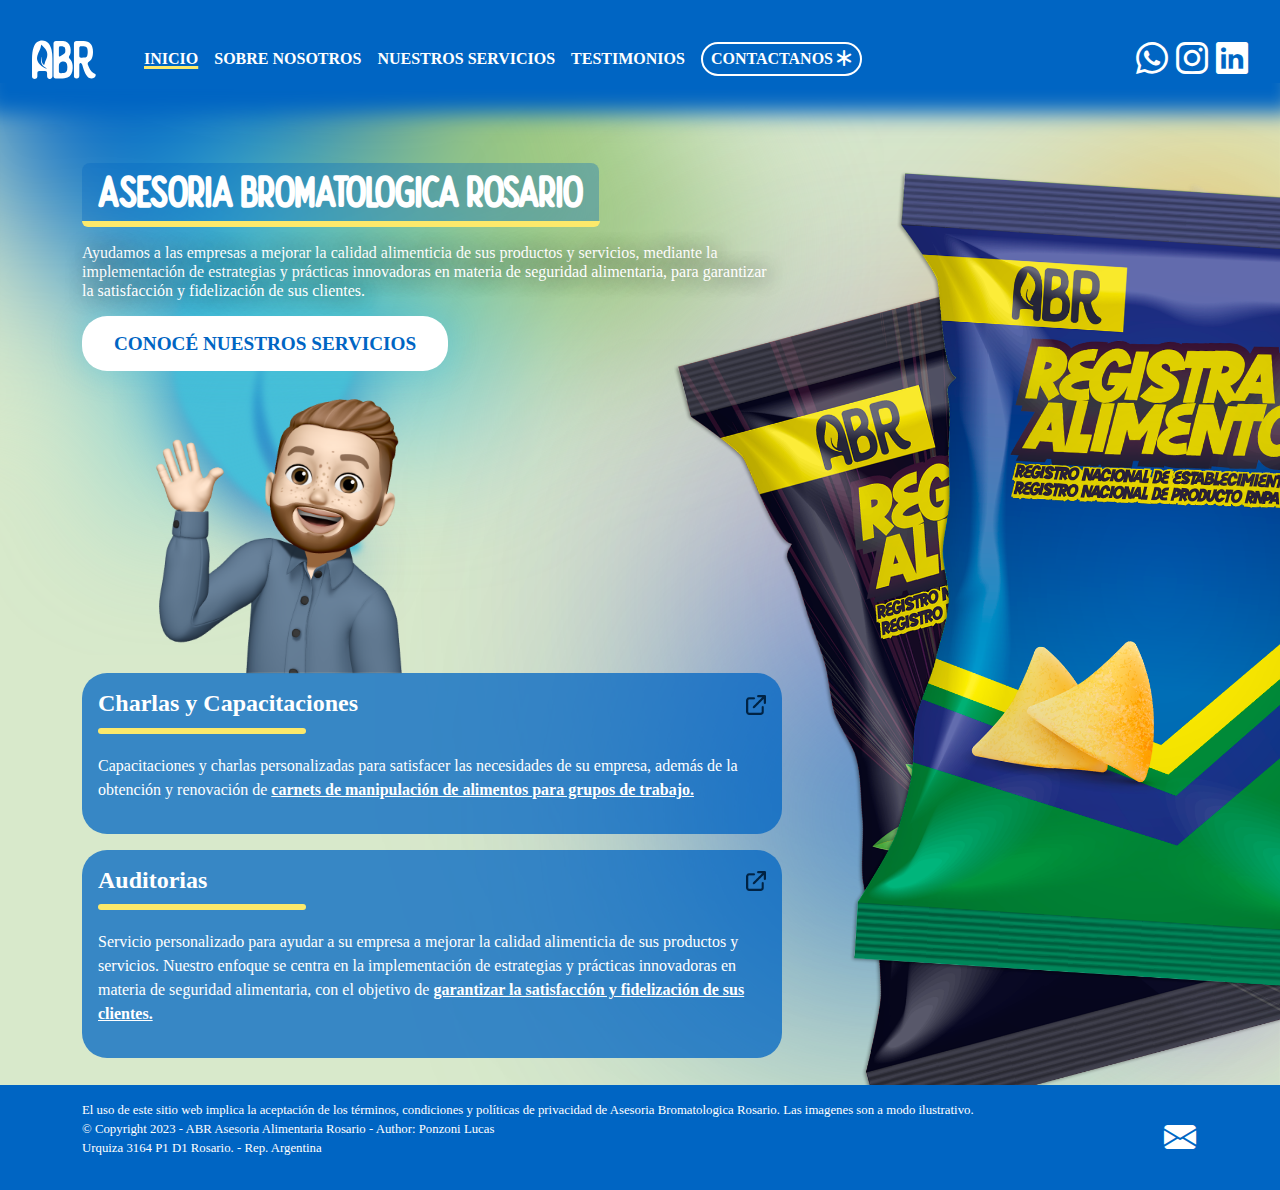
==== index.html @ 171a9a14 "Pablo saluda" ====
<!DOCTYPE html>
<html lang="es">
<head>
    <meta charset="UTF-8">
    <meta name="viewport" content="width=device-width, initial-scale=1.0">
    <meta name="keywords" content="asesoria, bromatologica, rosario, registra, marca">
    <meta name="author" content="Lucas Ponzoni">
    <meta name="description" content="Ayudamos a las empresas a mejorar la calidad alimenticia de sus productos y servicios, mediante la implementación de estrategias y prácticas innovadoras en materia de seguridad alimentaria, para garantizar la satisfacción y fidelización de sus clientes.">
    <link rel="shortcut icon" href="./img/abr_favicon_qube.png" type="image/x-icon">
    <title>ABR | Asesoría Bromatológica Rosario</title>
    <link rel="stylesheet" href="https://cdn.jsdelivr.net/npm/bootstrap-icons@1.10.5/font/bootstrap-icons.css">
    <link rel="stylesheet" href="https://cdn.jsdelivr.net/npm/bootstrap@5.3.0/dist/css/bootstrap.min.css">
    <link rel="stylesheet" href="./CSS/style.css">
</head>

<body>

    <header>
        <a href="#" id="logo-link"><img class="logo" src="./img/abr_main.svg" alt="Logo"></a>
        <button id="abrir" class="abrir-menu"><i class="bi bi-arrow-down-short"></i></button>
        <nav class="nav" id="nav">
            
                <ul class="nav-list">
                    <li><a class="nav" id="active" href="#">INICIO</a></li>
                    <li><a class="nav" href="./Pages/sobre_nosotros.html">SOBRE NOSOTROS</a></li>
                    <li><a class="nav" href="./Pages/nuestros_servicios.html">NUESTROS SERVICIOS</a></li>
                    <li><a class="nav" href="./Pages/testimonios.html">TESTIMONIOS</a></li>
                    <li><a class="nav nav_c" href="./Pages/contactanos.html">CONTACTANOS <span id="com-id"><i class="bi bi-asterisk"></i></span></a></li>
                </ul> 

            <div class="social_media" >
                <a href="https://api.whatsapp.com/send?phone=+543415469309&text=Hola%2C+quisiera+consultar+por+el+servicio+se+%2AAsesoria+Bromatologica+Rosario%2A%2C+me+contacto+desde+la+web." target="_blank"><i class="bi bi-whatsapp"></i></a>
                <a href="https://www.instagram.com/asesoriabromatologicarosario/?igshid=MjEwN2IyYWYwYw%3D%3D" target="_blank"><i class="bi bi-instagram"></i></a>
                <a href="https://ar.linkedin.com/in/pablo-manuel-scalise-9bba7b55?trk=public_profile_samename-profile" target="_blank"><i class="bi bi-linkedin"></i></a>
            </div>

            <button class="cerrar-menu" id="cerrar"><i class="bi bi-arrow-up"></i></button>         
        </nav>

    </header>

    <Main class="container">
        <div class="titulo text-focus-in" >
            <H1>Asesoria Bromatologica Rosario</H1>
                <div class="line_title" ></div>
                <H2 class="Web_comment">Ayudamos a las empresas a mejorar la calidad alimenticia de sus productos y servicios, mediante la implementación de estrategias y prácticas innovadoras en materia de seguridad alimentaria, para garantizar la satisfacción y fidelización de sus clientes.</H2>
                <h3 id="button_conocenos">
                <a href="./Pages/nuestros_servicios.html">CONOCÉ NUESTROS SERVICIOS</a>
                </h3>
        </div>
        
        <div class="pablo-saluda text-focus-in-2">
            <img class="handless" src="./img/pablo-handless copia.png" alt="Pablo Scalise Saludando">
            <img class="hand" src="./img/hand.png" alt="Pablo Scalise Saludando">
        </div>

        <section class="cardholder text-focus-in-2">

            <article class="cardholder__card">
                <div class="cardholder__card--title">
                    <H2>Charlas y Capacitaciones</H2>
                    <a href="./Pages/nuestros_servicios.html"><img class="img_row" src="./img/external.png" alt="Link"></a>
                </div>

                    <div class="line" ></div>
                    <P class="service_row" >Capacitaciones y charlas personalizadas para satisfacer las necesidades de su empresa, además de la obtención y renovación de <span class="row_span">carnets de manipulación de alimentos para grupos de trabajo.</span></P>
            </article>

            <article class="cardholder__card">
                <div class="cardholder__card--title">
                    <H2>Auditorias</H2>
                    <a href="./Pages/nuestros_servicios.html"><img class="img_row" src="./img/external.png" alt="Link"></a>
                </div>

                    <div class="line" ></div>
                    <P class="service_row" >Servicio personalizado para ayudar a su empresa a mejorar la calidad alimenticia de sus productos y servicios. Nuestro enfoque se centra en la implementación de estrategias y prácticas innovadoras en materia de seguridad alimentaria, con el objetivo de <span class="row_span">garantizar la satisfacción y fidelización de sus clientes.</span></P>
            </article>

        </section>


        <div class="food_pack slide-in-bottom"></div>
    </Main>

    <footer>
        <div class="contenedor_footer container">
                <p id="tac" >El uso de este sitio web implica la aceptación de los términos, condiciones y políticas de privacidad de Asesoria Bromatologica Rosario. Las imagenes son a modo ilustrativo. 
                <br>© Copyright 2023 - ABR Asesoria Alimentaria Rosario - Author: Ponzoni Lucas
                <br>Urquiza 3164 P1 D1 Rosario. - Rep. Argentina
                </p>
           <a class="icon-foot" href="mailto:pablomanuelscalise@gmail.com"><i class="bi bi-envelope-fill"></i></a>
        </div>
    </footer>

    <script src="https://cdn.jsdelivr.net/npm/bootstrap@5.3.0/dist/js/bootstrap.bundle.min.js" integrity="sha384-geWF76RCwLtnZ8qwWowPQNguL3RmwHVBC9FhGdlKrxdiJJigb/j/68SIy3Te4Bkz" crossorigin="anonymous"></script>
    <script src="./js/main.js"></script>

</body>
</html>
---- CSS/style.css ----
@font-face {
  font-family: spirit;
  src: url(./NatureSpirit.otf);
}
@font-face {
  font-family: Andalucia;
  src: url(./andalucia.ttf);
}
@font-face {
  font-family: sf_pro;
  src: url(./sf_pro_light.OTF);
}
@font-face {
  font-family: sf_pro_bold;
  src: url(./sf_pro_bold.OTF);
}
@font-face {
  font-family: sf_pro_light;
  src: url(./sf_pro_ultra_light.OTF);
}
* {
  padding: 0;
  margin: 0;
  box-sizing: border-box;
  font-family: "sf_pro";
}
*::-moz-selection {
  color: #fce96b;
  background-color: #0065C3;
}
*::selection {
  color: #fce96b;
  background-color: #0065C3;
}

body {
  background: #D8E9CB url("../img/fondo-desktop.svg");
  background-size: cover;
  background-repeat: no-repeat;
  position: relative;
  min-height: 100vh;
}
@media screen and (max-width: 768px) {
  body {
    background: #D8E9CB url("../img/fondo-mobile.svg");
    background-size: cover;
    background-repeat: no-repeat;
  }
}
body .food_pack {
  background-image: url(../img/packaging.png);
  background-size: cover;
  background-repeat: no-repeat;
  position: absolute;
  width: 50vw;
  right: 0;
  bottom: -100px;
  height: 120vh;
  z-index: -1;
}
@media screen and (max-width: 768px) {
  body .food_pack {
    background-color: rgba(255, 153, 0, 0);
    background-image: url(../img/packaging.png);
    background-size: contain;
    width: 100%;
    background-repeat: no-repeat;
    position: relative;
    background-position: top center;
    margin-top: -250px;
  }
}
body .slide-in-bottom {
  animation: slide-in-bottom 0.5s cubic-bezier(0.25, 0.46, 0.45, 0.94) 2s both;
}
@keyframes slide-in-bottom {
  0% {
    transform: translateY(1000px);
    opacity: 0;
  }
  100% {
    transform: translateY(0);
    opacity: 1;
  }
}
header {
  display: flex;
  gap: 1rem;
  align-items: center;
  justify-content: center;
  padding-top: 2.2rem;
  background-color: #0065C3;
  color: #FFF;
  margin-bottom: 3rem;
  box-shadow: 0px 15px 20px 15px #0065C3;
}
@media screen and (max-width: 1050px) {
  header {
    flex-direction: column;
    gap: 0;
  }
}
header .abrir-menu,
header .cerrar-menu {
  display: none;
  color: #FFF;
}
header .abrir-menu > i,
header .cerrar-menu > i {
  position: relative;
  animation: bounce 2s infinite;
}
header .abrir-menu > i:hover,
header .cerrar-menu > i:hover {
  color: #fce96b;
}
@media screen and (max-width: 1050px) {
  header .abrir-menu,
  header .cerrar-menu {
    display: block;
    border: 0;
    font-size: 2rem;
    background-color: transparent;
    cursor: pointer;
  }
}
header .logo {
  margin-left: 2rem;
  max-width: 4rem;
}
@media screen and (max-width: 1050px) {
  header .logo {
    margin-left: 0rem;
    max-width: 4rem;
  }
}
header nav {
  max-width: 1200px;
  display: flex;
  align-items: center;
  justify-content: space-between;
  flex: 1;
}
header nav.visible {
  opacity: 1;
  visibility: visible;
}
@media screen and (max-width: 1050px) {
  header nav {
    opacity: 0;
    visibility: hidden;
    display: flex;
    flex-direction: column;
    gap: 2rem;
    position: absolute;
    top: 0;
    width: 100%;
    bottom: 0;
    background-color: #0065C3;
    padding: 0rem;
    justify-content: flex-start;
    z-index: 2;
    transition: opacity 0.5s;
  }
}
header nav #active {
  -webkit-text-decoration: underline 3px #fce96b;
          text-decoration: underline 3px #fce96b;
}
header nav .social_media {
  display: flex;
  gap: 0.5rem;
  margin-right: 2rem;
}
@media screen and (max-width: 1050px) {
  header nav .social_media {
    padding-top: 3rem;
    display: flex;
    justify-content: center;
    margin-right: 0;
  }
}
header nav .social_media i {
  color: #ffffff;
  font-size: 2rem;
}
header nav .social_media i:hover {
  color: #fce96b;
  transition: 0.2s;
}
header nav .nav-list {
  list-style-type: none;
  display: flex;
  align-items: center;
  gap: 1rem;
  font-size: 1rem;
  font-weight: 600;
  margin: 0;
}
@media screen and (max-width: 1050px) {
  header nav .nav-list {
    margin-top: 5rem;
    gap: 2rem;
    padding: 0;
    flex-direction: column;
    align-items: center;
  }
}
header nav .nav-list a {
  text-decoration: none;
  color: #ffffff;
}
header nav .nav-list a:hover {
  color: #fce96b;
  transition: 0.2s;
}
header nav .nav_c {
  border: #FFF 2px solid;
  border-radius: 25px;
  padding: 0.2rem;
  padding-inline: 0.5rem;
  gap: 0.2rem;
}
header nav .nav_c:hover {
  color: #fce96b;
  transition: 0.2s;
}
header nav .nav_c .bi-asterisk {
  display: inline-block;
  animation: spin 10s linear infinite, colorBlink 2s linear infinite;
  transform-origin: center;
}

body.menu-open {
  overflow: hidden;
}

@keyframes spin {
  from {
    transform: rotate(0deg);
  }
  to {
    transform: rotate(360deg);
  }
}
@keyframes colorBlink {
  0% {
    color: #fce96b;
  }
  50% {
    color: #ffffff;
  }
  100% {
    color: #fce96b;
  }
}
@keyframes bounce {
  0%, 100% {
    top: 0;
  }
  50% {
    top: 1rem;
  }
}
main {
  padding: 2rem;
}
@media screen and (max-width: 768px) {
  main.container {
    max-width: -moz-max-content;
    max-width: max-content;
  }
}
@media screen and (max-width: 768px) {
  main {
    padding-inline: 1rem;
    margin: 0;
    padding-top: 0;
  }
}
@media screen and (max-width: 576px) {
  main {
    margin: 0;
  }
}
main .text-focus-in {
  animation: text-focus-in 1s cubic-bezier(0.55, 0.085, 0.68, 0.53) both;
}
@media screen and (max-width: 768px) {
  main .titulo {
    display: flex;
    flex-wrap: wrap;
    flex-direction: column;
    justify-content: center;
    align-items: center;
    margin: 1rem;
    margin-bottom: 0;
  }
}
main .titulo h1 {
  text-align: center;
  min-width: 5px;
  font-family: "spirit";
  background-color: rgba(0, 101, 195, 0.3254901961);
  border-radius: 8px 8px 0 0;
  padding-inline: 1rem;
  margin: 0;
  width: -moz-max-content;
  width: max-content;
  color: #FFF;
  font-size: 3rem;
  font-weight: 600;
}
@media screen and (max-width: 768px) {
  main .titulo h1 {
    margin-top: 0;
    padding-top: 1rem;
    background-color: rgba(0, 101, 195, 0.3254901961);
    border-radius: 8px 8px 0 0;
    width: 100%;
    color: #FFF;
    font-size: 3rem;
    font-weight: 600;
  }
}
main .titulo .line_title {
  width: 518px;
  height: 6px;
  background: #fce96b;
  border-radius: 0 0 8px 8px;
}
@media screen and (max-width: 768px) {
  main .titulo .line_title {
    width: 100%;
  }
}
main .titulo .Web_comment {
  width: 700px;
  color: #FFF;
  text-shadow: 2px 1px 20px rgba(39, 39, 39, 0.7215686275);
  font-size: 1rem;
  font-weight: 400;
  padding-top: 1rem;
}
@media screen and (max-width: 768px) {
  main .titulo .Web_comment {
    width: auto;
    text-align: center;
    color: #FFF;
    text-shadow: 2px 1px 20px rgba(39, 39, 39, 0.7215686275);
    font-size: 1rem;
    font-weight: 400;
    padding-top: 1rem;
  }
}
main .titulo #button_conocenos {
  background-color: #ffffff;
  box-shadow: 0px 0px 25px 8px rgba(70, 190, 217, 0.2039215686);
  width: -moz-max-content;
  width: max-content;
  text-align: center;
  font-size: larger;
  font-weight: 900;
  padding: 1rem 2rem;
  margin-top: 1rem;
  border-radius: 25px;
  cursor: pointer;
}
@media screen and (max-width: 768px) {
  main .titulo #button_conocenos {
    padding: 1rem;
    padding-inline: 1rem;
  }
}
main .titulo #button_conocenos:hover {
  background-color: #fce96b;
  transition: 0.3s;
}
main .titulo #button_conocenos a {
  font-family: "sf_pro_bold";
  text-decoration: none;
  color: #0065C3;
}
main .text-focus-in-2 {
  animation: text-focus-in 1s cubic-bezier(0.55, 0.085, 0.68, 0.53) 1s both;
}
main .pablo-saluda {
  margin: 0;
}
main .pablo-saluda .handless {
  width: 300px;
  position: relative;
  right: -50px;
  bottom: -20px;
}
main .pablo-saluda .hand {
  width: 80px;
  position: relative;
  right: 236px;
  bottom: 39px;
  z-index: -1;
  animation: saludo 2s infinite linear;
  transform-origin: bottom center;
}
main .cardholder {
  padding: 0rem 0;
}
main .cardholder__card {
  width: 700px;
  color: #FFF;
  font-size: 1rem;
  background-color: rgba(0, 101, 195, 0.7450980392);
  border-radius: 25px;
  padding: 1rem;
  margin-top: 1rem;
}
@media screen and (max-width: 768px) {
  main .cardholder__card {
    width: auto;
  }
}
main .cardholder__card--title {
  display: flex;
  justify-content: space-between;
  align-items: center;
}
main .cardholder__card--title h2 {
  margin: 0;
  font-size: 1.5rem;
  font-weight: 600;
}
main .cardholder__card--title .img_row {
  width: 20px;
  z-index: 1;
  filter: invert(7%) sepia(46%) saturate(5355%) hue-rotate(197deg) brightness(101%) contrast(101%);
  transition: 0.3s;
  cursor: pointer;
}
main .cardholder__card--title .img_row:hover {
  filter: invert(100%);
  transition: 0.1s;
}
main .cardholder__card .line {
  width: 208px;
  height: 6px;
  background: #fce96b;
  border-radius: 4px;
  margin: 10px 0 20px 0;
}
main .cardholder__card .row_span {
  font-weight: 900;
  text-decoration-line: underline;
}

/* --- Conocenos --- */
.know-main {
  justify-content: center;
  display: flex;
}
.know-main .know_us {
  display: flex;
  margin-bottom: 5rem;
}
@media screen and (max-width: 768px) {
  .know-main .know_us {
    display: flex;
    flex-direction: column;
    margin-bottom: 5rem;
  }
}
.know-main .know_us .us .pablo_face,
.know-main .know_us .us .pablo_face_mobile {
  width: 300px;
  position: relative;
  left: -32px;
  top: -95px;
  overflow: hidden;
}
@media screen and (max-width: 768px) {
  .know-main .know_us .us .pablo_face,
  .know-main .know_us .us .pablo_face_mobile {
    display: none;
  }
}
.know-main .know_us .us .pablo_face_mobile_div {
  display: none;
}
@media screen and (max-width: 768px) {
  .know-main .know_us .us .pablo_face_mobile_div {
    display: flex;
    justify-content: space-between;
    position: relative;
    background-color: #fce96b;
    padding: 0;
    margin: 0;
    top: -32px;
    margin-left: -1rem;
    margin-right: -1rem;
    border-radius: 25px 25px 0 0;
    align-items: center;
  }
}
@media screen and (max-width: 768px) and (max-width: 576px) {
  .know-main .know_us .us .pablo_face_mobile_div {
    border-radius: 0;
  }
}
@media screen and (max-width: 768px) {
  .know-main .know_us .us .pablo_face_mobile_div .pablo_face_mobile {
    max-width: 300px;
    background-size: contain;
    display: flex;
    margin-left: 1rem;
    padding: 0;
  }
  .know-main .know_us .us .pablo_face_mobile_div #Pablo_Scalise_Conocenos_mobile {
    padding: 1rem;
    line-height: 1.4;
    font-family: "Andalucia";
    color: #353535;
    font-size: 6vw;
    white-space: nowrap;
    position: absolute;
    left: 25vw;
  }
}
.know-main .know_us .us .fig-caption {
  background-color: #0065C3;
  font-family: "sf_pro_bold";
  font-weight: 600;
  color: #FFF;
  position: relative;
  left: -32px;
  top: -115px;
  width: 300px;
  padding: 0.5rem;
  text-align: center;
}
@media screen and (max-width: 768px) {
  .know-main .know_us .us .fig-caption {
    margin-left: 1rem;
    margin-right: -3rem;
    top: -48px;
    width: auto;
  }
}
.know-main .know_us .us #Pablo_Scalise_Conocenos {
  font-family: "Andalucia";
  color: #353535;
  font-size: 3rem;
  text-align: left;
  margin-bottom: 0;
  line-height: 1.8;
}
@media screen and (max-width: 768px) {
  .know-main .know_us .us #Pablo_Scalise_Conocenos {
    display: none;
  }
}
.know-main .know_us .us .descripcion_pablo,
.know-main .know_us .us p {
  text-align: justify;
  margin-bottom: 1rem;
  max-width: 800px;
}
@media screen and (max-width: 768px) {
  .know-main .know_us .us .descripcion_pablo:nth-last-child(1),
  .know-main .know_us .us p:nth-last-child(1) {
    margin-bottom: 100px;
  }
}
.know-main .know_us .us .university {
  list-style-type: square;
  font-size: 1rem;
  font-weight: 400;
  color: #0065C3;
  padding-bottom: 1rem;
  margin-top: 1rem;
  text-align: left;
  z-index: -1;
}
@media screen and (max-width: 768px) {
  .know-main .know_us .us .university {
    margin-top: -1rem;
  }
}
.know-main .know_us .us .university-test {
  list-style-type: none;
  font-size: 1rem;
  font-weight: 400;
  color: #0065C3;
  padding-bottom: 1rem;
  margin-top: 1rem;
  margin-left: 0;
  padding-left: 0;
}
.know-main .know_us .us .us p {
  color: #353535;
  line-height: 25px;
}
.know-main .know_us .us .span_us {
  font-weight: 600;
}

.form_main {
  background-color: #ffffff;
  width: auto;
  max-width: 100%;
  border-radius: 25px;
  position: relative;
  margin-left: 25px;
  margin-bottom: 50px;
  margin-right: 25px;
  top: 50px;
  bottom: -100px;
}
@media screen and (max-width: 576px) {
  .form_main {
    background-color: #ffffff;
    width: auto;
    max-width: 100%;
    border-radius: 0;
    position: relative;
    margin-left: 0px;
    margin-bottom: 50px;
    margin-right: 0px;
    top: 50px;
  }
}
@media screen and (max-width: 768px) {
  .form_main .background_img_mobile {
    background-color: rgba(255, 0, 0, 0);
    background-image: url("../img/pablo_pcalise_conocenos_mobile.png");
    background-size: contain;
    background-repeat: no-repeat;
    overflow: visible;
    width: 100%;
    height: 200px;
    border-radius: 25px 25px 0 0;
    top: 0;
    left: 0;
    position: absolute;
  }
  .form_main .pablo_mobile {
    width: 40vw;
  }
  .form_main #Pablo_Scalise_Conocenos_mobile {
    padding: 1rem;
    line-height: 1.4;
    font-family: "Andalucia";
    color: #353535;
    font-size: 6vw;
    white-space: nowrap;
    position: absolute;
    left: 25vw;
  }
  .form_main .img-fluid {
    width: 130px;
    margin-left: 60vw;
    position: absolute;
  }
}

/* --- Servicios --- */
.form_main .btn {
  display: none;
  background-color: #fce96b;
}
@media screen and (max-width: 576px) {
  .form_main .btn {
    margin-top: 1rem;
    display: block;
  }
}
.form_main .btn:hover {
  background-color: #FF9900;
  color: #ffffff;
}
.form_main .aclaracion {
  color: #FF9900;
  text-align: center;
  margin-bottom: 100px;
}
.form_main .services,
.form_main .services_description {
  display: flex;
  flex-wrap: wrap;
}
.form_main .services_text {
  font-family: "sf_pro_light";
  margin: 0;
  padding: 0;
  text-align: justify;
  list-style-type: circle;
  padding-left: 1rem;
  text-align: left;
}
.form_main .services_text li {
  font-family: "sf_pro_light";
}
.form_main h2 {
  font-size: 1.4rem;
  margin-top: 1rem;
}
.form_main .service_description {
  font-size: 1rem;
  color: #000000;
  line-height: 25px;
  border: none;
  padding: 0rem;
  margin: 0rem;
  text-align: center;
  flex: 1;
  min-width: 300px;
  border-radius: 25px;
}
.form_main .service_description h2 {
  color: #4e4e4e;
}
.form_main .service_description #information {
  width: 100px;
  filter: invert(51%) sepia(86%) saturate(659%) hue-rotate(360deg) brightness(105%) contrast(106%);
}
.form_main .service_description .services_span {
  color: #FF9900;
  text-align: center;
  margin-bottom: 100px;
}
.form_main .service_description__d {
  font-size: 1rem;
  color: #4e4e4e;
  line-height: 25px;
  border: #FF9900 solid 2px;
  padding: 1rem;
  margin: 1rem;
  text-align: center;
  flex: 1;
  min-width: 300px;
  border-radius: 25px;
}
@media screen and (max-width: 576px) {
  .form_main .service_description__d {
    display: none;
  }
}
.form_main .service_description__d #information {
  width: 100px;
  filter: invert(51%) sepia(86%) saturate(659%) hue-rotate(360deg) brightness(105%) contrast(106%);
}
.form_main .service_description__d .services_span {
  color: #FF9900;
  text-align: center;
  margin-bottom: 100px;
}

.service {
  font-size: 1rem;
  color: #ffffff;
  line-height: 25px;
  background-color: #0065C3;
  padding: 1rem;
  margin: 1rem;
  text-align: center;
  flex: 1;
  min-width: 300px;
  border-radius: 25px;
}
@media screen and (max-width: 576px) {
  .service {
    width: 100%;
    margin-inline: 0;
  }
}
.service #factory,
.service #money,
.service #laboratory {
  width: 125px;
}
.service h2 {
  color: #FFF;
  font-size: 1.4rem;
  text-align: center;
}
.service .services_span {
  color: #FF9900;
  text-align: center;
  margin-bottom: 100px;
}
.service .card-body {
  border-radius: 15px;
}

/* --- Testimonios --- */
.section2 {
  margin-bottom: 100px;
}

.section1,
.section2 {
  justify-content: center;
  display: flex;
}
.section1 .card,
.section2 .card {
  border: none;
}
.section1 .img-fluid-v,
.section2 .img-fluid-v {
  width: 100%;
}
@media screen and (max-width: 768px) {
  .section1 .img-fluid-v,
  .section2 .img-fluid-v {
    display: none;
  }
}
.section1 .img-fluid-h,
.section2 .img-fluid-h {
  display: none;
}
@media screen and (max-width: 768px) {
  .section1 .img-fluid-h,
  .section2 .img-fluid-h {
    display: block;
    width: 100%;
  }
}
.section1 h5,
.section2 h5 {
  font-family: "Andalucia";
  padding: 1rem;
  color: #353535;
  font-size: 2rem;
  text-align: left;
  margin-bottom: 0;
}
.section1 .university-test,
.section2 .university-test {
  list-style-type: none;
  padding: 0;
  color: #0065C3;
  font-size: 1rem;
}
.section1 p,
.section2 p {
  text-align: justify;
  margin-bottom: 1rem;
  max-width: 800px;
}
.section1 p .span_test,
.section2 p .span_test {
  font-family: "sf_pro_bold";
}
.section1 .bi-star-fill,
.section2 .bi-star-fill {
  color: #fce96b;
  font-size: large;
}
.section1 .social_test,
.section2 .social_test {
  margin-top: 1rem;
  font-size: 1.5rem;
}
.section1 .social_test i,
.section2 .social_test i {
  color: #353535;
}
.section1 .social_test i:hover,
.section2 .social_test i:hover {
  color: #0065C3;
}

/* --- Formulario contactanos --- */
.formulario h2 {
  text-align: center;
}
.formulario h6 {
  width: 100%;
  text-align: justify;
}
.formulario .map {
  border-radius: 25px;
  margin-top: 1rem;
  width: 100%;
}
.formulario .form {
  width: 100%;
}
.formulario .form input, .formulario .form textarea, .formulario .form select {
  border-radius: 25px;
  width: 100%;
  height: 60px;
  padding: 1rem;
  border: #0065C3 solid 2px;
  color: #0065C3;
  font-size: 1rem;
  font-weight: 600;
}
.formulario .form input:enabled:focus, .formulario .form textarea:enabled:focus {
  border: rgba(0, 101, 195, 0.4901960784) solid 8px;
}
.formulario .form textarea {
  min-height: 200px;
}
.formulario #submit {
  width: 50%;
  font-size: 1rem;
  padding: 0.7rem;
  background-color: #0065C3;
  color: #fff;
  align-items: center;
  text-align: center;
  justify-content: center;
  margin-bottom: 150px;
  margin-top: 1rem;
  text-transform: uppercase;
}
.formulario #submit:hover {
  background-color: #ffffff;
  color: #0065C3;
  cursor: pointer;
  transition: 0.3s;
}

@keyframes saludo {
  0%, 100% {
    transform: rotate(8);
  }
  50% {
    transform: rotate(18deg);
  }
}
@keyframes text-focus-in {
  0% {
    filter: blur(12px);
    opacity: 0;
  }
  100% {
    filter: blur(0px);
    opacity: 1;
  }
}
@keyframes text-focus-in-2 {
  0% {
    filter: blur(8px);
    opacity: 0;
  }
  100% {
    filter: blur(0px);
    opacity: 1;
  }
}
footer {
  text-align: left;
  background-color: #0065C3;
  color: #FFF;
  font-size: 0.8rem;
  padding: 1rem;
  display: flex;
  position: absolute;
  bottom: -100px;
  align-items: center;
  width: 100%;
}
footer .contenedor_footer {
  display: flex;
  justify-content: space-between;
  align-items: center;
}
footer .contenedor_footer i {
  padding-inline: 0.1rem;
  color: #ffffff;
  font-size: 2rem;
}
footer .contenedor_footer i:hover {
  color: #fce96b;
  transition: 0.2s;
}
footer .contenedor_footer .icon-foot {
  margin-left: 1rem;
}/*# sourceMappingURL=style.css.map */
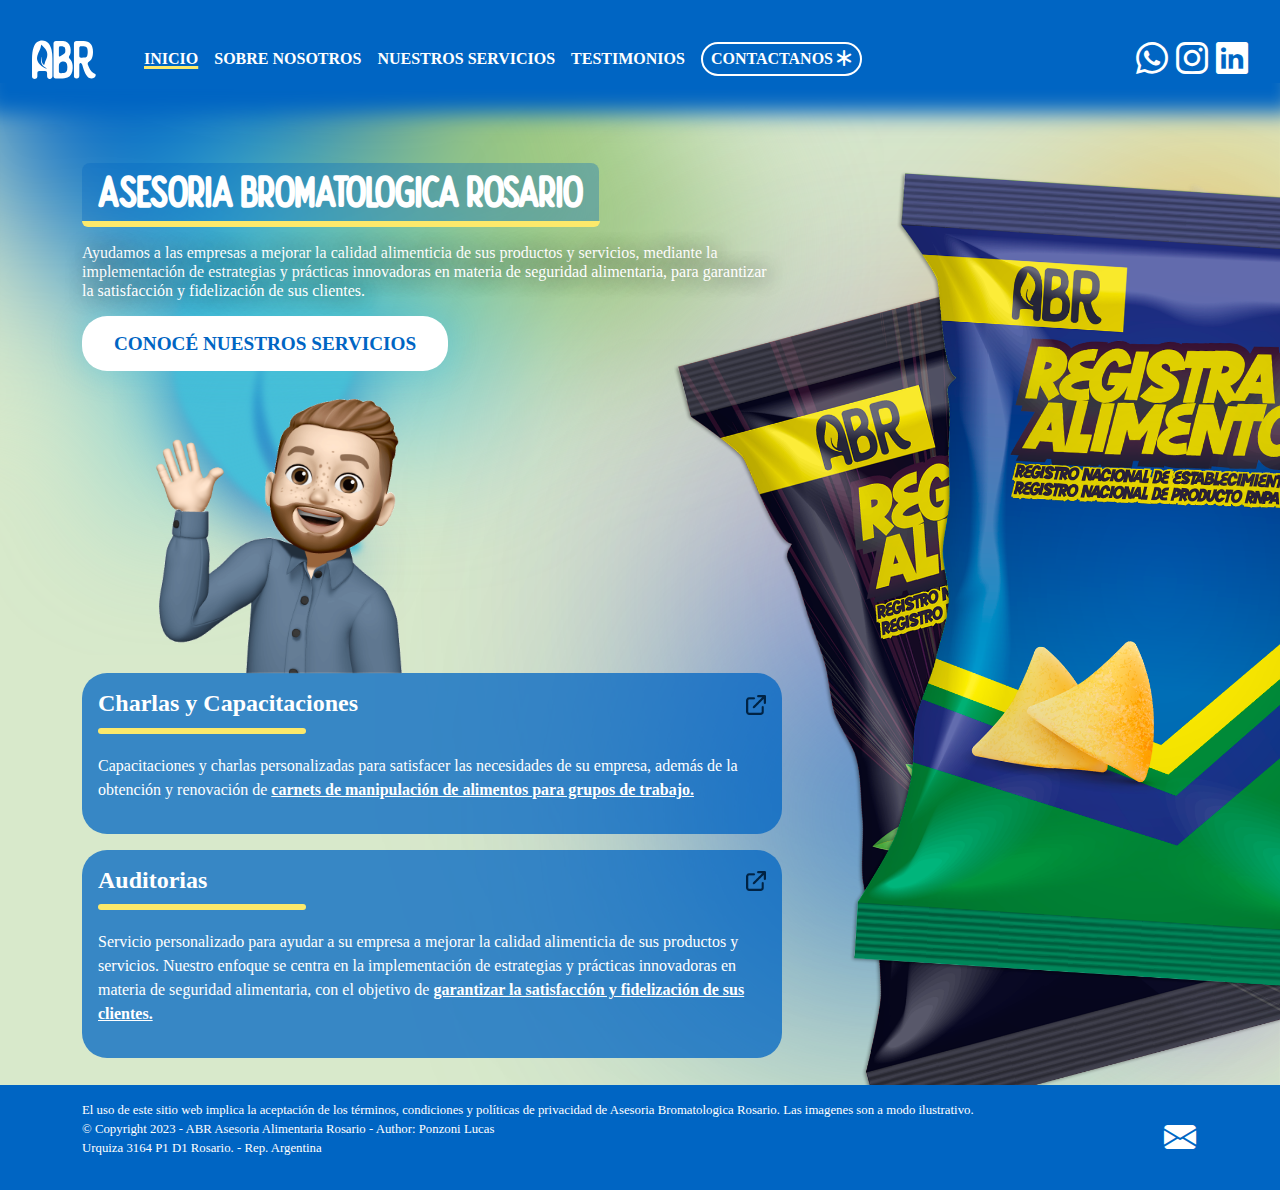
==== commit e83fc951: "Emilinacion de imagenes" ====
--- a/index.html
+++ b/index.html
@@ -50,7 +50,7 @@
         </div>
         
         <div class="pablo-saluda text-focus-in-2">
-            <img class="handless" src="./img/pablo-handless copia.png" alt="Pablo Scalise Saludando">
+            <img class="handless" src="./img/pablo-handless.gif" alt="Pablo Scalise Saludando">
             <img class="hand" src="./img/hand.png" alt="Pablo Scalise Saludando">
         </div>
 
@@ -79,7 +79,7 @@
         </section>
 
 
-        <div class="food_pack slide-in-bottom"></div>
+        <div class="food_pack slide-in-right"></div>
     </Main>
 
     <footer>
--- a/CSS/style.css
+++ b/CSS/style.css
@@ -70,16 +70,16 @@
     margin-top: -250px;
   }
 }
-body .slide-in-bottom {
-  animation: slide-in-bottom 0.5s cubic-bezier(0.25, 0.46, 0.45, 0.94) 2s both;
-}
-@keyframes slide-in-bottom {
+body .slide-in-right {
+  animation: slide-in-right 0.5s cubic-bezier(0.25, 0.46, 0.45, 0.94) 2s both;
+}
+@keyframes slide-in-right {
   0% {
-    transform: translateY(1000px);
+    transform: translateX(1000px);
     opacity: 0;
   }
   100% {
-    transform: translateY(0);
+    transform: translateX(0);
     opacity: 1;
   }
 }
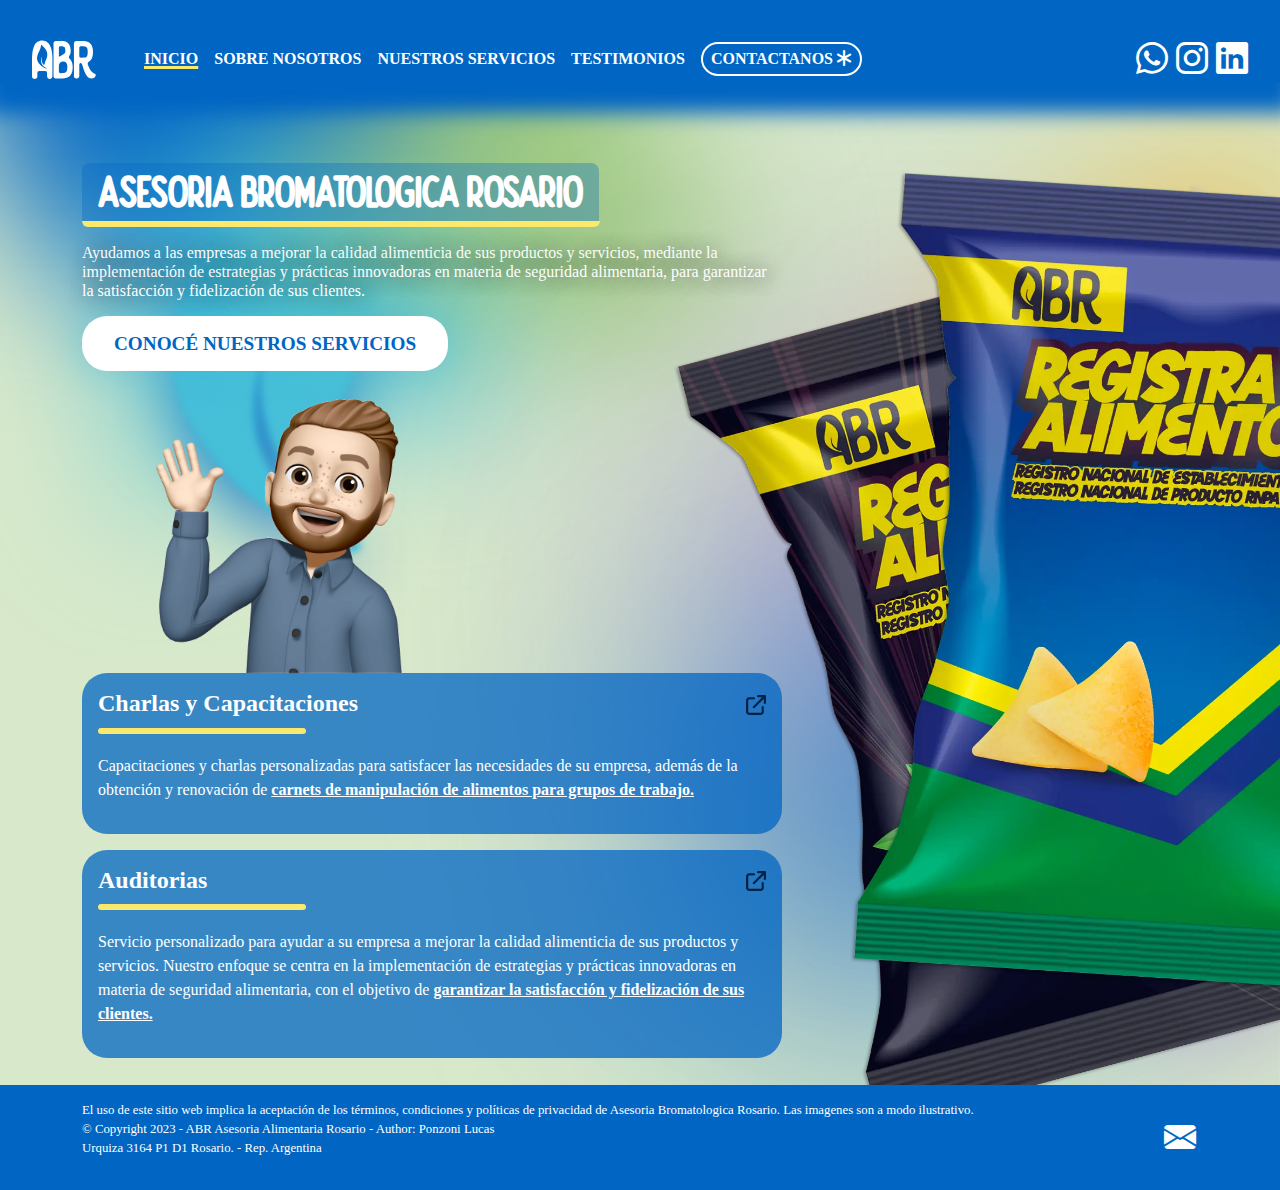
==== commit 598c8014: "PageSpeed" ====
--- a/index.html
+++ b/index.html
@@ -14,7 +14,7 @@
 </head>
 
 <body>
-
+    
     <header>
         <a href="#" id="logo-link"><img class="logo" src="./img/abr_main.svg" alt="Logo"></a>
         <button id="abrir" class="abrir-menu"><i class="bi bi-arrow-down-short"></i></button>
@@ -51,7 +51,7 @@
         
         <div class="pablo-saluda text-focus-in-2">
             <img class="handless" src="./img/pablo-handless.gif" alt="Pablo Scalise Saludando">
-            <img class="hand" src="./img/hand.png" alt="Pablo Scalise Saludando">
+            <img class="hand" src="./img/hand.webp" alt="Pablo Scalise Saludando">
         </div>
 
         <section class="cardholder text-focus-in-2">
@@ -59,7 +59,7 @@
             <article class="cardholder__card">
                 <div class="cardholder__card--title">
                     <H2>Charlas y Capacitaciones</H2>
-                    <a href="./Pages/nuestros_servicios.html"><img class="img_row" src="./img/external.png" alt="Link"></a>
+                    <a href="./Pages/nuestros_servicios.html"><img class="img_row" src="./img/external.webp" alt="Link"></a>
                 </div>
 
                     <div class="line" ></div>
@@ -69,7 +69,7 @@
             <article class="cardholder__card">
                 <div class="cardholder__card--title">
                     <H2>Auditorias</H2>
-                    <a href="./Pages/nuestros_servicios.html"><img class="img_row" src="./img/external.png" alt="Link"></a>
+                    <a href="./Pages/nuestros_servicios.html"><img class="img_row" src="./img/external.webp" alt="Link"></a>
                 </div>
 
                     <div class="line" ></div>
@@ -79,7 +79,7 @@
         </section>
 
 
-        <div class="food_pack slide-in-right"></div>
+        <div class="food_pack"></div>
     </Main>
 
     <footer>
--- a/CSS/style.css
+++ b/CSS/style.css
@@ -42,13 +42,13 @@
 }
 @media screen and (max-width: 768px) {
   body {
-    background: #D8E9CB url("../img/fondo-mobile.svg");
+    background: #D8E9CB url("../img/back-mobile.webp");
     background-size: cover;
     background-repeat: no-repeat;
   }
 }
 body .food_pack {
-  background-image: url(../img/packaging.png);
+  background-image: url(../img/packaging.webp);
   background-size: cover;
   background-repeat: no-repeat;
   position: absolute;
@@ -60,8 +60,6 @@
 }
 @media screen and (max-width: 768px) {
   body .food_pack {
-    background-color: rgba(255, 153, 0, 0);
-    background-image: url(../img/packaging.png);
     background-size: contain;
     width: 100%;
     background-repeat: no-repeat;
@@ -81,6 +79,14 @@
   100% {
     transform: translateX(0);
     opacity: 1;
+  }
+}
+@keyframes rotation {
+  0% {
+    transform: rotate(0deg);
+  }
+  100% {
+    transform: rotate(360deg);
   }
 }
 header {
@@ -262,6 +268,25 @@
     top: 1rem;
   }
 }
+#spinner {
+  position: fixed;
+  inset: 0;
+  background-color: var(--clr-bg);
+  color: var(--clr-text);
+  z-index: 99999999;
+  font-size: 3rem;
+  display: flex;
+  align-items: center;
+  justify-content: center;
+  transition: 0.4s;
+}
+
+#spinner ion-icon {
+  pointer-events: none;
+  animation: spin 1s ease-in-out both infinite;
+  animation-timing-function: cubic-bezier(0.215, 0.61, 0.355, 1);
+}
+
 main {
   padding: 2rem;
 }
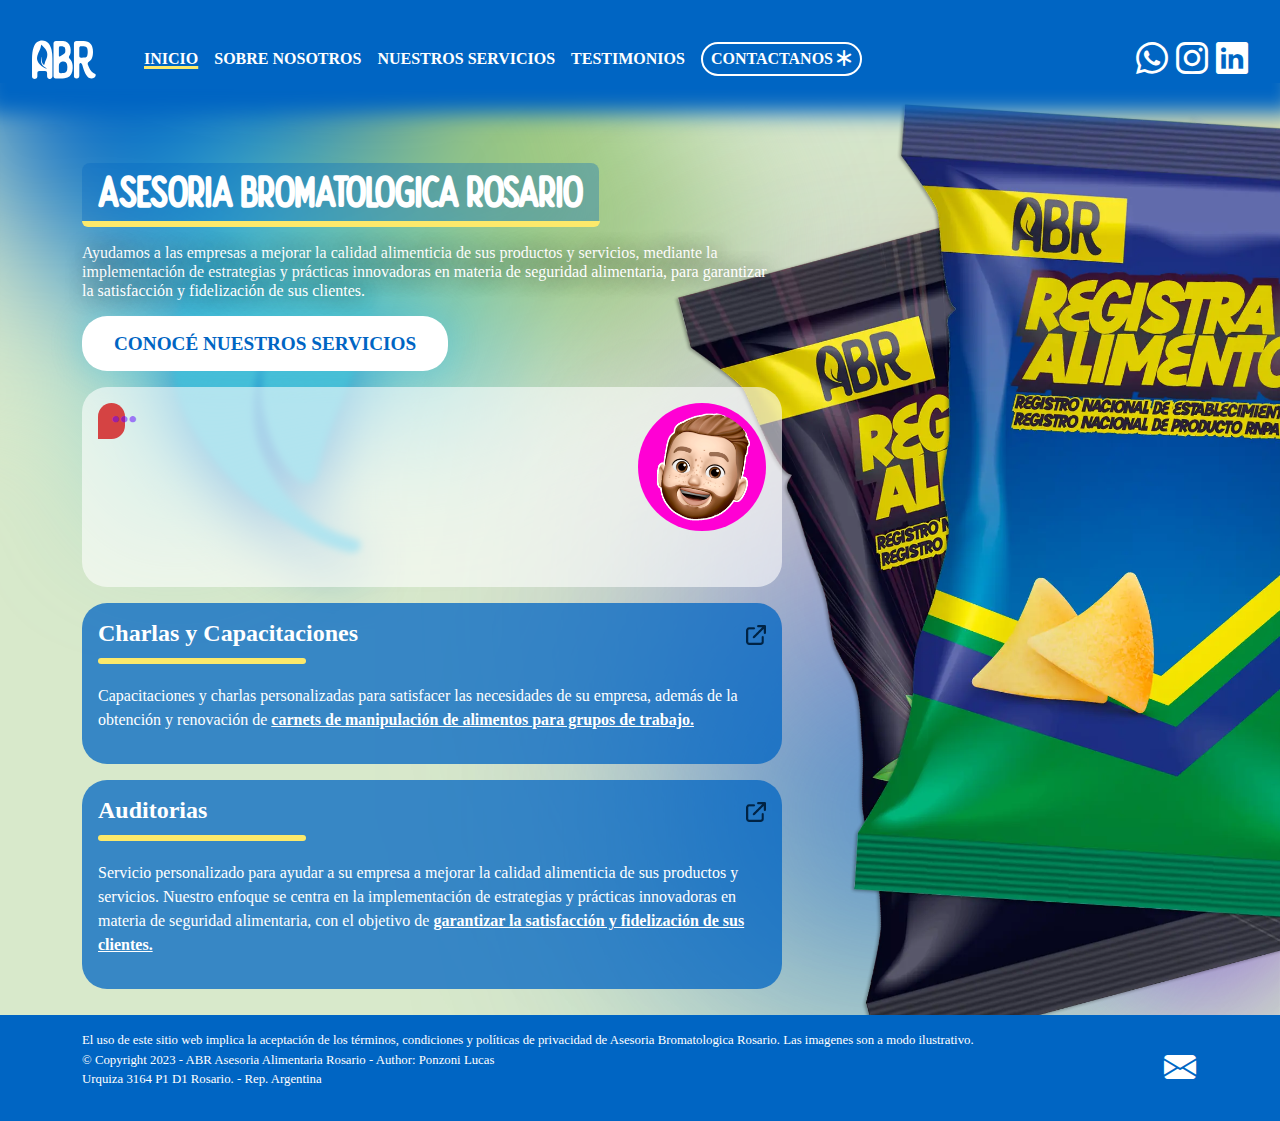
==== commit 6be6bfa8: "Add Chat INDEX" ====
--- a/index.html
+++ b/index.html
@@ -3,11 +3,11 @@
 <head>
     <meta charset="UTF-8">
     <meta name="viewport" content="width=device-width, initial-scale=1.0">
-    <meta name="keywords" content="asesoria, bromatologica, rosario, registra, marca">
+    <meta name="keywords" content="asesoria bromatologica, seguridad alimentaria, calidad alimenticia, empresas alimenticias, estrategias de seguridad, satisfaccion del cliente, fidelizacion de clientes, capacitaciones alimentarias, auditorias de alimentos, manipulacion de alimentos, consultoria alimentaria, asesoramiento alimentario, mejora de productos alimenticios, servicios de seguridad alimentaria, innovacion en seguridad alimentaria, Rosario, salud alimentaria, higiene alimentaria, normativas alimentarias, registro de marcas, asesoria legal alimentaria, bienestar del consumidor, estrategias de calidad alimentaria, expertos en alimentos, prevencion de riesgos alimentarios">
     <meta name="author" content="Lucas Ponzoni">
-    <meta name="description" content="Ayudamos a las empresas a mejorar la calidad alimenticia de sus productos y servicios, mediante la implementación de estrategias y prácticas innovadoras en materia de seguridad alimentaria, para garantizar la satisfacción y fidelización de sus clientes.">
+    <meta name="description" content="Asesoría Bromatológica Rosario (ABR) - Ayudamos a las empresas a mejorar la calidad alimenticia de sus productos y servicios a través de estrategias innovadoras en seguridad alimentaria para la satisfacción y fidelización de clientes.">
     <link rel="shortcut icon" href="./img/abr_favicon_qube.png" type="image/x-icon">
-    <title>ABR | Asesoría Bromatológica Rosario</title>
+    <title>Asesoría Bromatológica Rosario (ABR) | Mejora de Calidad Alimenticia</title>
     <link rel="stylesheet" href="https://cdn.jsdelivr.net/npm/bootstrap-icons@1.10.5/font/bootstrap-icons.css">
     <link rel="stylesheet" href="https://cdn.jsdelivr.net/npm/bootstrap@5.3.0/dist/css/bootstrap.min.css">
     <link rel="stylesheet" href="./CSS/style.css">
@@ -17,7 +17,7 @@
     
     <header>
         <a href="#" id="logo-link"><img class="logo" src="./img/abr_main.svg" alt="Logo"></a>
-        <button id="abrir" class="abrir-menu"><i class="bi bi-arrow-down-short"></i></button>
+        <button id="abrir" class="abrir-menu"><i class="bi bi-list"></i></button>
         <nav class="nav" id="nav">
             
                 <ul class="nav-list">
@@ -34,7 +34,7 @@
                 <a href="https://ar.linkedin.com/in/pablo-manuel-scalise-9bba7b55?trk=public_profile_samename-profile" target="_blank"><i class="bi bi-linkedin"></i></a>
             </div>
 
-            <button class="cerrar-menu" id="cerrar"><i class="bi bi-arrow-up"></i></button>         
+            <button class="cerrar-menu" id="cerrar"><i class="bi bi-x-lg"></i></button>         
         </nav>
 
     </header>
@@ -49,9 +49,11 @@
                 </h3>
         </div>
         
-        <div class="pablo-saluda text-focus-in-2">
-            <img class="handless" src="./img/pablo-handless.gif" alt="Pablo Scalise Saludando">
-            <img class="hand" src="./img/hand.webp" alt="Pablo Scalise Saludando">
+        <div class="pablo-saluda text-focus-in-2 center">
+            <!-- <img class="handless" src="./img/pablo-handless.gif" alt="Pablo Scalise Saludando">
+            <img class="hand" src="./img/hand.webp" alt="Pablo Scalise mano Saludando"> -->
+            <div class="messages"></div>
+            <img class="head" src="./img/Pablo-Head.gif" alt="Pablo Scalise Memoji">
         </div>
 
         <section class="cardholder text-focus-in-2">
@@ -78,7 +80,6 @@
 
         </section>
 
-
         <div class="food_pack"></div>
     </Main>
 
@@ -94,6 +95,8 @@
 
     <script src="https://cdn.jsdelivr.net/npm/bootstrap@5.3.0/dist/js/bootstrap.bundle.min.js" integrity="sha384-geWF76RCwLtnZ8qwWowPQNguL3RmwHVBC9FhGdlKrxdiJJigb/j/68SIy3Te4Bkz" crossorigin="anonymous"></script>
     <script src="./js/main.js"></script>
+    <script src="./js/anime.js"></script>
+    <script src="./js/scripts.js"></script>
 
 </body>
 </html>--- a/CSS/style.css
+++ b/CSS/style.css
@@ -65,7 +65,7 @@
     background-repeat: no-repeat;
     position: relative;
     background-position: top center;
-    margin-top: -250px;
+    margin-top: -120px;
   }
 }
 body .slide-in-right {
@@ -106,26 +106,42 @@
     gap: 0;
   }
 }
-header .abrir-menu,
+header .abrir-menu {
+  display: none;
+  color: #FFF;
+}
+header .abrir-menu > i {
+  position: relative;
+}
+header .abrir-menu > i:hover {
+  color: #fce96b;
+}
+@media screen and (max-width: 1050px) {
+  header .abrir-menu {
+    display: block;
+    position: absolute;
+    right: 1rem;
+    border: 0;
+    font-size: 2.5rem;
+    background-color: transparent;
+    cursor: pointer;
+  }
+}
 header .cerrar-menu {
   display: none;
   color: #FFF;
 }
-header .abrir-menu > i,
 header .cerrar-menu > i {
   position: relative;
-  animation: bounce 2s infinite;
-}
-header .abrir-menu > i:hover,
+}
 header .cerrar-menu > i:hover {
   color: #fce96b;
 }
 @media screen and (max-width: 1050px) {
-  header .abrir-menu,
   header .cerrar-menu {
     display: block;
     border: 0;
-    font-size: 2rem;
+    font-size: 2.5rem;
     background-color: transparent;
     cursor: pointer;
   }
@@ -190,6 +206,11 @@
   color: #ffffff;
   font-size: 2rem;
 }
+@media screen and (max-width: 576px) {
+  header nav .social_media i {
+    font-size: 2.5rem;
+  }
+}
 header nav .social_media i:hover {
   color: #fce96b;
   transition: 0.2s;
@@ -210,6 +231,7 @@
     padding: 0;
     flex-direction: column;
     align-items: center;
+    font-size: 1.5rem;
   }
 }
 header nav .nav-list a {
@@ -236,6 +258,11 @@
   animation: spin 10s linear infinite, colorBlink 2s linear infinite;
   transform-origin: center;
 }
+@media screen and (max-width: 1050px) {
+  header nav .nav_c .bi-asterisk {
+    display: none;
+  }
+}
 
 body.menu-open {
   overflow: hidden;
@@ -268,27 +295,28 @@
     top: 1rem;
   }
 }
-#spinner {
-  position: fixed;
-  inset: 0;
-  background-color: var(--clr-bg);
-  color: var(--clr-text);
-  z-index: 99999999;
-  font-size: 3rem;
-  display: flex;
-  align-items: center;
-  justify-content: center;
-  transition: 0.4s;
-}
-
-#spinner ion-icon {
-  pointer-events: none;
-  animation: spin 1s ease-in-out both infinite;
-  animation-timing-function: cubic-bezier(0.215, 0.61, 0.355, 1);
-}
-
 main {
   padding: 2rem;
+  /*.pablo-saluda {
+    margin: 0;
+
+    .handless {
+      width: 300px;
+      position: relative;
+      right: -50px;
+      bottom: -20px;
+    }
+
+    .hand {
+      width: 80px;
+      position: relative;
+      right: 236px;
+      bottom: 39px;
+      z-index: -1;
+      animation: saludo 2s infinite linear;
+      transform-origin: bottom center;
+    }
+  }*/
 }
 @media screen and (max-width: 768px) {
   main.container {
@@ -410,22 +438,106 @@
   animation: text-focus-in 1s cubic-bezier(0.55, 0.085, 0.68, 0.53) 1s both;
 }
 main .pablo-saluda {
-  margin: 0;
-}
-main .pablo-saluda .handless {
-  width: 300px;
+  display: flex;
+  background-color: rgba(255, 255, 255, 0.5843137255);
+  border-radius: 25px;
+  padding: 1rem;
+  margin-top: 1rem;
+  width: 700px;
+  min-height: 200px;
+}
+@media screen and (max-width: 768px) {
+  main .pablo-saluda {
+    width: auto;
+  }
+}
+main .pablo-saluda .head {
   position: relative;
-  right: -50px;
-  bottom: -20px;
-}
-main .pablo-saluda .hand {
-  width: 80px;
-  position: relative;
-  right: 236px;
-  bottom: 39px;
-  z-index: -1;
-  animation: saludo 2s infinite linear;
-  transform-origin: bottom center;
+  background-color: #ff00d4;
+  border-radius: 100px;
+  width: 8rem;
+  height: 8em;
+  padding: 0.5rem;
+}
+main .pablo-saluda .messages {
+  flex-grow: 1;
+}
+main .pablo-saluda .messages .cuadradito {
+  background-color: brown;
+  color: aliceblue;
+  margin: 1rem;
+  padding: 1rem;
+}
+main .pablo-saluda .messages body {
+  display: flex;
+  flex-direction: column;
+  align-items: center;
+  min-width: -moz-max-content;
+  min-width: max-content;
+  min-height: 100vh;
+  background: #FFF;
+}
+main .pablo-saluda .messages .messages {
+  margin-top: 2rem;
+  overflow: auto;
+  width: -moz-max-content;
+  width: max-content;
+  flex-wrap: wrap;
+  max-height: 100vh;
+  padding: 1rem 0.9rem;
+}
+main .pablo-saluda .messages .bubble {
+  overflow: hidden;
+  display: inline-block;
+  font-size: 1.2rem;
+  margin: 0 0 0.125rem 0;
+  padding: 0.5rem 0.85rem;
+  line-height: 1.25rem;
+  border-radius: 1rem;
+  transform-origin: 0 100%;
+  vertical-align: middle;
+  transition: border-radius 0.25s ease-out 0.075s;
+}
+main .pablo-saluda .messages .bubble.left.cornered {
+  border-bottom-left-radius: 0;
+}
+main .pablo-saluda .messages .bubble.left {
+  background: rgb(213, 67, 67);
+  color: #FFF;
+}
+main .pablo-saluda .messages .bubble:after {
+  content: "";
+  position: absolute;
+  bottom: 0;
+  left: -0.5rem;
+  width: 0.5rem;
+  height: 0.5rem;
+  background-size: 0.5rem 0.5rem;
+  background-position: 0.5rem 0;
+  background-repeat: no-repeat;
+  transition: background-position 0.15s ease-in;
+}
+main .pablo-saluda .messages .bubble.cornered:after {
+  background-position: 0 0;
+}
+main .pablo-saluda .messages .bubble span {
+  display: block;
+}
+main .pablo-saluda .messages .bubble span.message {
+  opacity: 0;
+}
+main .pablo-saluda .messages .bubble a {
+  color: #0076FF;
+}
+main .pablo-saluda .messages .bubble .loading {
+  position: absolute;
+  width: 2.25rem;
+  font-size: 1.5rem;
+  line-height: 1rem;
+}
+main .pablo-saluda .messages .bubble .loading b {
+  display: inline-block;
+  color: rgba(98, 0, 255, 0.5);
 }
 main .cardholder {
   padding: 0rem 0;
@@ -829,26 +941,163 @@
 .section2 .card {
   border: none;
 }
-.section1 .img-fluid-v,
-.section2 .img-fluid-v {
+.section1 .card .fondo-1,
+.section2 .card .fondo-1 {
+  background: rgb(248, 248, 248);
+  background: linear-gradient(180deg, rgb(248, 248, 248) 31%, rgb(247, 183, 255) 100%);
+  filter: progid:DXImageTransform.Microsoft.gradient( startColorstr="#f8f8f8", endColorstr="#f7b7ff", GradientType=1 );
+  padding-bottom: 1rem;
+  border-radius: 25px;
+}
+.section1 .card .fondo-2,
+.section2 .card .fondo-2 {
+  background: rgb(248, 248, 248);
+  background: linear-gradient(180deg, rgb(248, 248, 248) 31%, rgb(255, 174, 83) 100%);
+  filter: progid:DXImageTransform.Microsoft.gradient( startColorstr="#f8f8f8", endColorstr="#ffae53", GradientType=1 );
+  padding-bottom: 1rem;
+  border-radius: 25px;
+}
+.section1 .card .container,
+.section2 .card .container {
+  display: flex;
+  flex-wrap: wrap;
+  margin: 400px;
+}
+.section1 .card .cs-message-emisor,
+.section1 .card .cs-message-receptor,
+.section2 .card .cs-message-emisor,
+.section2 .card .cs-message-receptor {
+  opacity: 0;
+}
+.section1 .card .cs-message-emisor.burbuja--1,
+.section1 .card .cs-message-receptor.burbuja--1,
+.section2 .card .cs-message-emisor.burbuja--1,
+.section2 .card .cs-message-receptor.burbuja--1 {
+  animation-delay: 2s;
+}
+.section1 .card .cs-message-emisor.burbuja--2,
+.section1 .card .cs-message-receptor.burbuja--2,
+.section2 .card .cs-message-emisor.burbuja--2,
+.section2 .card .cs-message-receptor.burbuja--2 {
+  animation-delay: 4s;
+}
+.section1 .card .cs-message-emisor.burbuja--3,
+.section1 .card .cs-message-receptor.burbuja--3,
+.section2 .card .cs-message-emisor.burbuja--3,
+.section2 .card .cs-message-receptor.burbuja--3 {
+  animation-delay: 6s;
+}
+.section1 .card .cs-message-emisor,
+.section2 .card .cs-message-emisor {
+  box-shadow: 2px 6px 8px rgba(0, 0, 0, 0.1921568627);
+  max-width: 90%;
+  width: auto;
+  height: auto;
+  background-color: lightgreen;
+  float: right;
+  border-radius: 10px;
+  padding: 10px;
+  margin: 10px;
+  position: relative;
+  animation: appear 1s ease 2s both;
+}
+.section1 .card .cs-message-emisor::before,
+.section2 .card .cs-message-emisor::before {
+  content: "";
+  position: absolute;
+  right: 0;
+  bottom: -1px;
+  width: 20px;
+  height: 20px;
+  border-radius: 5px;
+  background-color: lightgreen;
+  transform: skew(0deg, 45deg);
+}
+.section1 .card .cs-message-emisor p,
+.section1 .card .cs-message-emisor span,
+.section2 .card .cs-message-emisor p,
+.section2 .card .cs-message-emisor span {
+  position: relative;
+  z-index: 1;
+  margin: 0;
+}
+.section1 .card .cs-message-emisor p,
+.section2 .card .cs-message-emisor p {
+  overflow-wrap: break-word;
+  display: inline;
+  font-size: 14px;
+  line-height: 1;
+  color: #505b66;
+}
+.section1 .card .cs-message-emisor strong,
+.section2 .card .cs-message-emisor strong {
+  font-family: "sf_pro_bold";
+  color: #404952;
+}
+.section1 .card .cs-message-emisor span,
+.section2 .card .cs-message-emisor span {
+  font-size: 12px;
+  float: right;
+  margin: 3px 0 0 10px;
+  color: #828282;
+}
+.section1 .card .cs-message-receptor,
+.section2 .card .cs-message-receptor {
+  box-shadow: 2px 6px 8px rgba(0, 0, 0, 0.1921568627);
+  max-width: 90%;
+  width: auto;
+  height: auto;
+  background-color: lightblue;
+  float: left;
+  border-radius: 10px;
+  padding: 10px;
+  margin: 10px;
+  position: relative;
+  animation: appear 1s ease 2s both;
+}
+.section1 .card .cs-message-receptor::before,
+.section2 .card .cs-message-receptor::before {
+  content: "";
+  position: absolute;
+  left: 0;
+  bottom: -1px;
+  width: 20px;
+  height: 20px;
+  border-radius: 5px;
+  background-color: lightblue;
+  transform: skew(0deg, -45deg);
+}
+.section1 .card .cs-message-receptor p,
+.section1 .card .cs-message-receptor span,
+.section2 .card .cs-message-receptor p,
+.section2 .card .cs-message-receptor span {
+  position: relative;
+  z-index: 1;
+  margin: 0;
+}
+.section1 .card .cs-message-receptor p,
+.section2 .card .cs-message-receptor p {
+  overflow-wrap: break-word;
+  display: inline;
+  font-size: 14px;
+  line-height: 1;
+  color: #505b66;
+}
+.section1 .card .cs-message-receptor strong,
+.section2 .card .cs-message-receptor strong {
+  font-family: "sf_pro_bold";
+  color: #404952;
+}
+.section1 .card .cs-message-receptor span,
+.section2 .card .cs-message-receptor span {
+  font-size: 12px;
+  float: right;
+  margin: 3px 0 0 10px;
+  color: #828282;
+}
+.section1 .cell,
+.section2 .cell {
   width: 100%;
-}
-@media screen and (max-width: 768px) {
-  .section1 .img-fluid-v,
-  .section2 .img-fluid-v {
-    display: none;
-  }
-}
-.section1 .img-fluid-h,
-.section2 .img-fluid-h {
-  display: none;
-}
-@media screen and (max-width: 768px) {
-  .section1 .img-fluid-h,
-  .section2 .img-fluid-h {
-    display: block;
-    width: 100%;
-  }
 }
 .section1 h5,
 .section2 h5 {
@@ -896,63 +1145,105 @@
 }
 
 /* --- Formulario contactanos --- */
-.formulario h2 {
-  text-align: center;
-}
-.formulario h6 {
-  width: 100%;
-  text-align: justify;
-}
-.formulario .map {
-  border-radius: 25px;
+.formulario .row .columna__titulo h1 {
+  margin-top: 1rem;
+  color: #0065C3;
+  text-transform: uppercase;
+  font-family: "sf_pro_bold";
+  font-size: 1.5rem;
+}
+.formulario .row .columna__titulo h2 {
+  color: #353535;
+  font-size: 1rem;
+}
+.formulario .row .columna__1 .form-floating {
+  margin: 1rem;
+}
+.formulario .row .columna__1 .form-floating .required {
+  color: #0065C3;
+  margin-left: 0.2rem;
+}
+.formulario .row .columna__1 .form-floating #submit {
+  padding: 0.5rem;
+  color: #fff;
+  background-color: #0065C3;
+  border: none;
+  border-radius: 10px;
+  width: 150px;
+  margin-bottom: 100px;
+  transition: 0.3s;
+}
+@media screen and (max-width: 768px) {
+  .formulario .row .columna__1 .form-floating #submit {
+    margin-bottom: 1rem;
+  }
+}
+.formulario .row .columna__1 .form-floating #submit:hover {
+  color: #000;
+  background-color: #fce96b;
+}
+.formulario .row .columna__2 .map {
+  border-radius: 15px;
+  border-color: #0065C3;
+}
+@media screen and (max-width: 768px) {
+  .formulario .row .columna__2 {
+    margin-bottom: 200px;
+  }
+}
+.formulario .row .columna__2 .icons-contactos .cajita-contactos {
+  display: flex;
+  flex-direction: column;
+  justify-content: center;
+  align-items: center;
+  background-color: #0065C3;
+  padding: 0.5rem;
+  border-radius: 15px;
+  margin-bottom: 1rem;
   margin-top: 1rem;
   width: 100%;
 }
-.formulario .form {
-  width: 100%;
-}
-.formulario .form input, .formulario .form textarea, .formulario .form select {
-  border-radius: 25px;
-  width: 100%;
-  height: 60px;
-  padding: 1rem;
-  border: #0065C3 solid 2px;
-  color: #0065C3;
+.formulario .row .columna__2 .icons-contactos .cajita-contactos a {
+  text-decoration: none;
+  color: white;
+  transition: 0.3s;
+}
+.formulario .row .columna__2 .icons-contactos .cajita-contactos a:hover {
+  color: #fce96b;
+}
+.formulario .row .columna__2 .icons-contactos .cajita-contactos .bi {
+  font-size: 1.5rem;
+  color: white;
+}
+.formulario .row .columna__2 .icons-contactos .cajita-contactos h3 {
   font-size: 1rem;
-  font-weight: 600;
-}
-.formulario .form input:enabled:focus, .formulario .form textarea:enabled:focus {
-  border: rgba(0, 101, 195, 0.4901960784) solid 8px;
-}
-.formulario .form textarea {
-  min-height: 200px;
-}
-.formulario #submit {
-  width: 50%;
-  font-size: 1rem;
-  padding: 0.7rem;
-  background-color: #0065C3;
-  color: #fff;
-  align-items: center;
-  text-align: center;
-  justify-content: center;
-  margin-bottom: 150px;
-  margin-top: 1rem;
-  text-transform: uppercase;
-}
-.formulario #submit:hover {
-  background-color: #ffffff;
-  color: #0065C3;
-  cursor: pointer;
-  transition: 0.3s;
+  color: white;
 }
 
 @keyframes saludo {
   0%, 100% {
-    transform: rotate(8);
+    transform: rotate(8deg);
   }
   50% {
     transform: rotate(18deg);
+  }
+}
+@keyframes appear {
+  0% {
+    opacity: 0;
+    transform: translateY(20px);
+  }
+  100% {
+    opacity: 1;
+    transform: translateY(0);
+  }
+}
+@keyframes fadeOut {
+  0% {
+    opacity: 1;
+  }
+  100% {
+    opacity: 0;
   }
 }
 @keyframes text-focus-in {
@@ -961,7 +1252,7 @@
     opacity: 0;
   }
   100% {
-    filter: blur(0px);
+    filter: blur(0);
     opacity: 1;
   }
 }
@@ -971,7 +1262,7 @@
     opacity: 0;
   }
   100% {
-    filter: blur(0px);
+    filter: blur(0);
     opacity: 1;
   }
 }
